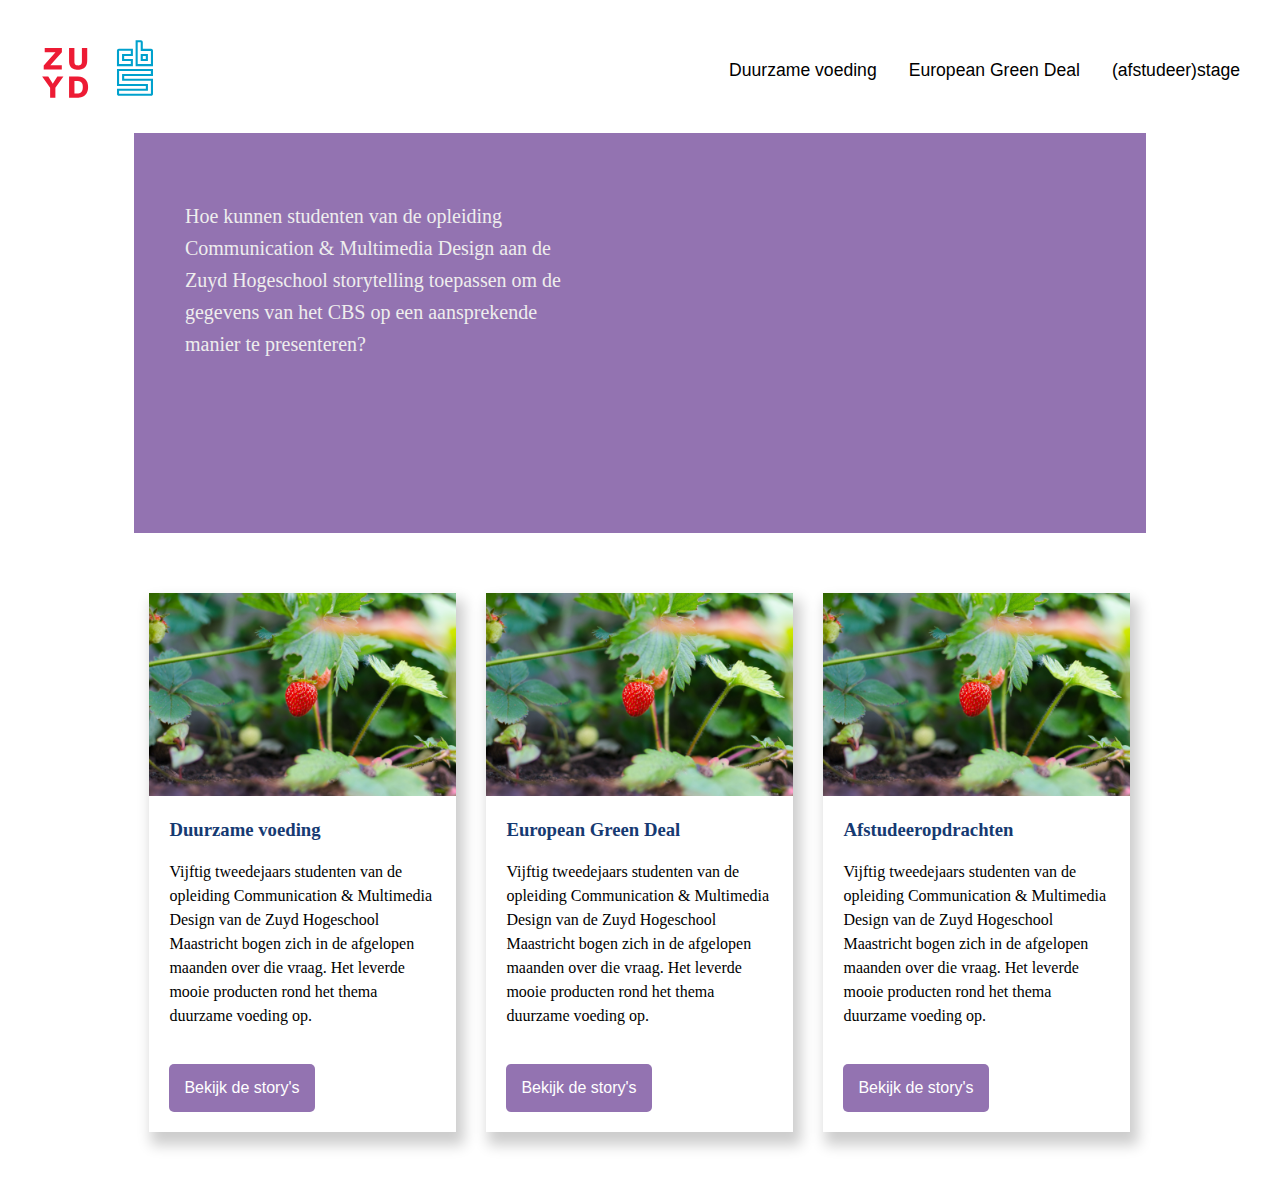
==== index.html @ 356c5016 "Add files via upload" ====
<!DOCTYPE html>
<html>
  <head>
    <meta charset="UTF-8" />
    <title>Multimedia stories</title>
    <link rel="stylesheet" href="css/style.css" />
  </head>
  <body>
    <header>
      <nav>
        <ul class="nav-list">
          <li class="nav-item">
            <a href="https://cmdmaastricht.nl/" target="_blank"
              ><img class="logo" src="assets/zuyd.svg" alt="logo zuyd" />
            </a>
            <a href="https://www.cbs.nl/" target="_blank"
              ><img class="logocbs" src="assets/cbs.svg" alt="logo cbs" />
            </a>
          </li>
          <li class="nav-item">
            <a href="voeding.html">Duurzame voeding</a>
          </li>
          <li class="nav-item">
            <a href="egd.html">European Green Deal</a>
          </li>
          <li class="nav-item">
            <a href="stage.html">(afstudeer)stage</a>
          </li>
        </ul>
      </nav>
    </header>

    <main>
      <div class="hero">
        <div class="textbox">
          <h2>
            Hoe kunnen studenten van de opleiding Communication & Multimedia
            Design aan de Zuyd Hogeschool storytelling toepassen om de gegevens
            van het CBS op een aansprekende manier te presenteren?
          </h2>
        </div>
      </div>

      <div class="flex-cont">
        <div class="flex-item">
          <img class="columnimage" src="assets/voeding.jpg" alt="strawberry" />
          <h3>Duurzame voeding</h3>
          <p>
            Vijftig tweedejaars studenten van de opleiding Communication &
            Multimedia Design van de Zuyd Hogeschool Maastricht bogen zich in de
            afgelopen maanden over die vraag. Het leverde mooie producten rond
            het thema duurzame voeding op.
          </p>
          <a class="button" href="voeding.html">Bekijk de story's</a>
        </div>

        <div class="flex-item">
          <img class="columnimage" src="assets/voeding.jpg" alt="strawberry" />
          <h3>European Green Deal</h3>
          <p>
            Vijftig tweedejaars studenten van de opleiding Communication &
            Multimedia Design van de Zuyd Hogeschool Maastricht bogen zich in de
            afgelopen maanden over die vraag. Het leverde mooie producten rond
            het thema duurzame voeding op.
          </p>
          <a class="button" href="egd.html">Bekijk de story's</a>
        </div>

        <div class="flex-item">
          <img class="columnimage" src="assets/voeding.jpg" alt="strawberry" />
          <h3>Afstudeeropdrachten</h3>
          <p>
            Vijftig tweedejaars studenten van de opleiding Communication &
            Multimedia Design van de Zuyd Hogeschool Maastricht bogen zich in de
            afgelopen maanden over die vraag. Het leverde mooie producten rond
            het thema duurzame voeding op.
          </p>
          <a class="button" href="stage.html">Bekijk de story's</a>
        </div>
      </div>
    </main>
  </body>
</html>
---- css/style.css ----
@font-face {
  font-family: AkkoW01-Regular;
  src: url("/assets/fonts/akko-regular.ttf") format("ttf");
}

@font-face {
  font-family: SohoW01-Medium;
  src: url("/assets/fonts/soho-medium.ttf") format("ttf");
}

/* menu begin */
.menu {
  width: 80%;
  max-width: 1200px;
  height: 100px;
  margin: 0 auto;
}

.logo {
  width: 50px;
  height: 50px;
}

.logocbs {
  width: 60px;
  height: 60px;
  margin-left: 10px;
}

.nav-list {
  max-width: 1200px;
  margin: 0 auto;
  background: white;
  padding: 30px 0;
  border-radius: var(--radius);
  display: flex;
  justify-content: flex-end;
  align-items: center;
}

a {
  font-family: AkkoW01-Regular, sans-serif;
  font-size: 1.1rem;
  text-decoration: none;
  color: black;
}
.nav-item {
  list-style: none;
  margin-right: 2rem;
}

.nav-item a:hover {
  color: #9373b1;
}

.nav-item:first-child {
  margin-right: auto;
}

.nav-item:last-child {
  margin-right: 0;
}

/* menu eind */

/* text */
h1 {
  color: #eeeded;
  font-family: SohoW01-Medium, serif;
  font-size: 2rem;
  font-style: normal;
  font-weight: 400;
  line-height: 2.6rem;
}

h2 {
  color: #eeeded;
  font-family: SohoW01-Medium, serif;
  font-size: 1.25rem;
  font-style: normal;
  font-weight: 400;
  line-height: 2rem;
}

h3 {
  font-family: SohoW01-Medium, serif;
  color: #163a72;
  padding: 0 0 0 20px;
}

p {
  font-family: AkkoW01-Regular, serif;
  font-size: 1rem;
  font-style: normal;
  font-weight: 400;
  line-height: 1.5rem;
  padding: 0 20px 0 20px;
}

/* text eind */

main {
  width: 80%;
  max-width: 1200px;
  margin: 0 auto;
  margin-bottom: 60px;
}

.hero {
  width: 100%;
  max-width: 1200px;
  height: 400px;
  background-color: #9373b1;
  margin: 0 auto;
}

.textbox {
  width: 390px;
  text-align: left;
  display: inline-block;
  margin-left: 5%;
  margin-top: 5%;
}

.flex-cont {
  display: flex;
  flex-direction: row; /* default */
  flex-wrap: wrap; /* flex items will wrap onto multiple lines, from top to bottom. */
  /* flex-flow: row wrap; */ /* shorthand for direction and wrap */
  justify-content: left;
}

.flex-item {
  min-width: 300px;
  width: calc(33.33% - 30px);
  margin: 60px 15px 0px 15px; /* margin 0px boven, 10px links en rechts, 20px onder */
  background-color: white;
  -webkit-box-shadow: 5px 10px 13px 3px rgba(0, 0, 0, 0.2);
  box-shadow: 5px 10px 13px 3px rgba(0, 0, 0, 0.2);
}

.columnimage {
  width: 100%;
}

.button {
  font-family: AkkoW01-Regular, sans-serif;
  font-size: 1rem;
  text-decoration: none;
  color: #163a72;
  padding: 15px;
  margin: 20px 0 20px 20px;
  border-radius: 5px;
  background-color: #9373b1;
  color: white;
  display: inline-block;
}
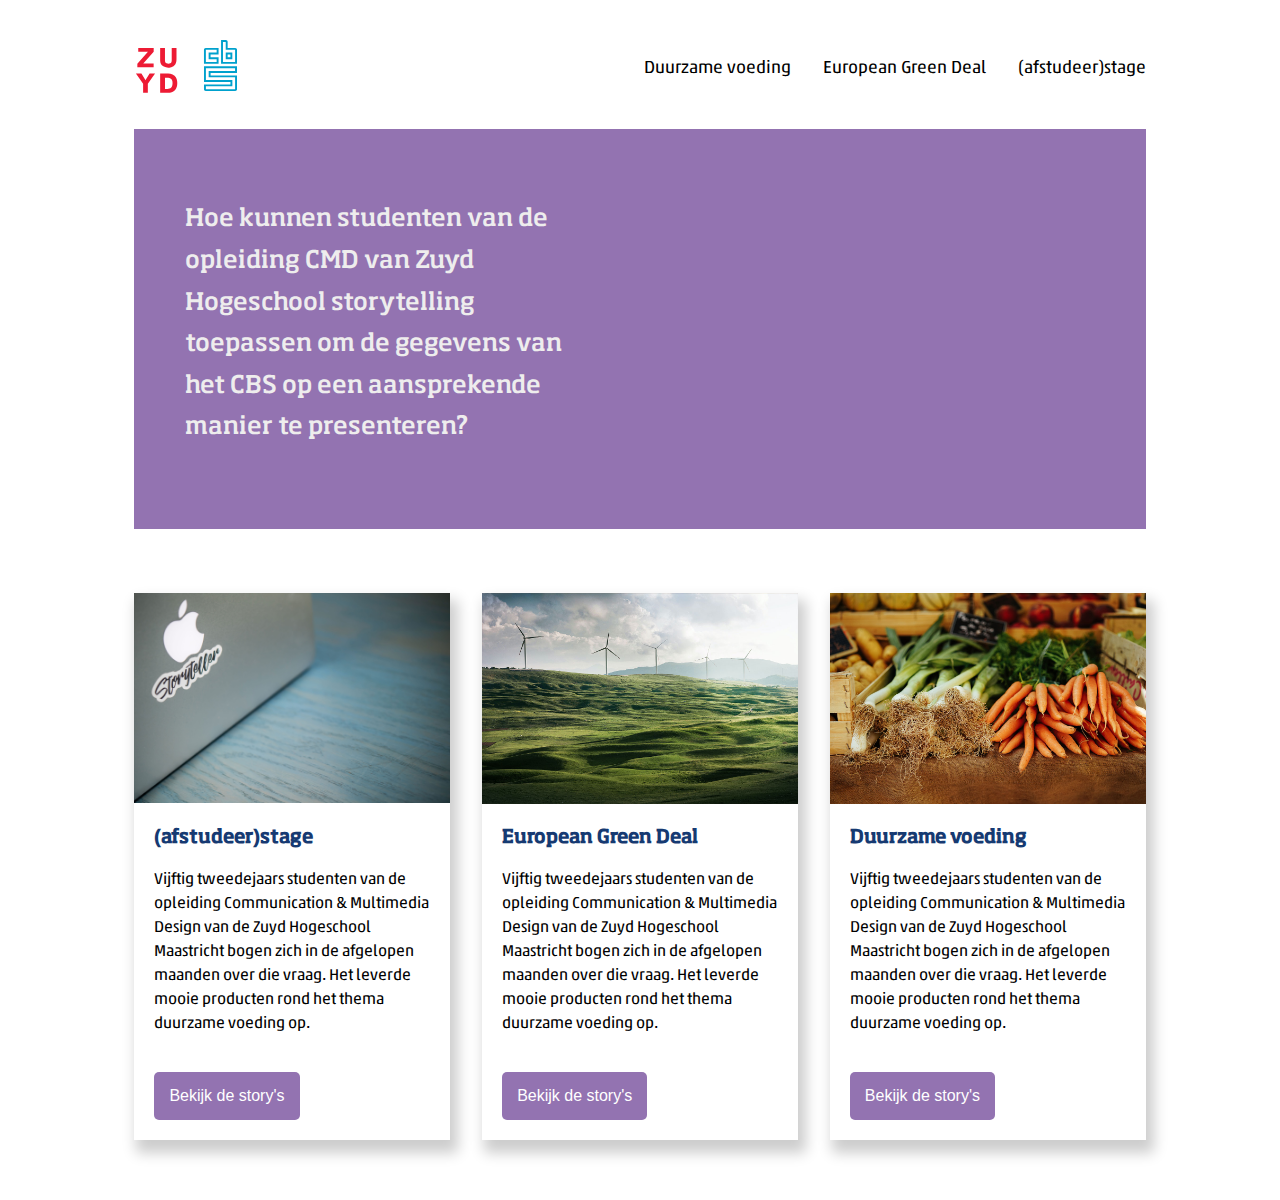
==== commit b0a66582: "Add files via upload" ====
--- a/index.html
+++ b/index.html
@@ -7,55 +7,57 @@
   </head>
   <body>
     <header>
-      <nav>
-        <ul class="nav-list">
-          <li class="nav-item">
-            <a href="https://cmdmaastricht.nl/" target="_blank"
-              ><img class="logo" src="assets/zuyd.svg" alt="logo zuyd" />
-            </a>
-            <a href="https://www.cbs.nl/" target="_blank"
-              ><img class="logocbs" src="assets/cbs.svg" alt="logo cbs" />
-            </a>
-          </li>
-          <li class="nav-item">
-            <a href="voeding.html">Duurzame voeding</a>
-          </li>
-          <li class="nav-item">
-            <a href="egd.html">European Green Deal</a>
-          </li>
-          <li class="nav-item">
-            <a href="stage.html">(afstudeer)stage</a>
-          </li>
-        </ul>
-      </nav>
+      <div class="menu">
+        <nav>
+          <ul class="nav-list">
+            <li class="nav-item">
+              <a href="https://cmdmaastricht.nl/" target="_blank"
+                ><img class="logo" src="assets/img/zuyd.svg" alt="logo zuyd" />
+              </a>
+              <a href="https://www.cbs.nl/" target="_blank"
+                ><img class="logocbs" src="assets/img/cbs.svg" alt="logo cbs" />
+              </a>
+            </li>
+            <li class="nav-item">
+              <a href="voeding.html">Duurzame voeding</a>
+            </li>
+            <li class="nav-item">
+              <a href="egd.html">European Green Deal</a>
+            </li>
+            <li class="nav-item">
+              <a href="stage.html">(afstudeer)stage</a>
+            </li>
+          </ul>
+        </nav>
+      </div>
     </header>
 
     <main>
-      <div class="hero">
+      <div class="heroHome">
         <div class="textbox">
           <h2>
-            Hoe kunnen studenten van de opleiding Communication & Multimedia
-            Design aan de Zuyd Hogeschool storytelling toepassen om de gegevens
-            van het CBS op een aansprekende manier te presenteren?
+            Hoe kunnen studenten van de opleiding CMD van Zuyd Hogeschool
+            storytelling toepassen om de gegevens van het CBS op een
+            aansprekende manier te presenteren?
           </h2>
         </div>
       </div>
 
-      <div class="flex-cont">
-        <div class="flex-item">
-          <img class="columnimage" src="assets/voeding.jpg" alt="strawberry" />
-          <h3>Duurzame voeding</h3>
+      <div class="container">
+        <div class="card">
+          <img class="columnimage" src="assets/img/stage.jpg" alt="farm food" />
+          <h3>(afstudeer)stage</h3>
           <p>
             Vijftig tweedejaars studenten van de opleiding Communication &
             Multimedia Design van de Zuyd Hogeschool Maastricht bogen zich in de
             afgelopen maanden over die vraag. Het leverde mooie producten rond
             het thema duurzame voeding op.
           </p>
-          <a class="button" href="voeding.html">Bekijk de story's</a>
+          <a class="button" href="stage.html">Bekijk de story's</a>
         </div>
 
-        <div class="flex-item">
-          <img class="columnimage" src="assets/voeding.jpg" alt="strawberry" />
+        <div class="card">
+          <img class="columnimage" src="assets/img/egd.jpg" alt="windmill" />
           <h3>European Green Deal</h3>
           <p>
             Vijftig tweedejaars studenten van de opleiding Communication &
@@ -66,16 +68,16 @@
           <a class="button" href="egd.html">Bekijk de story's</a>
         </div>
 
-        <div class="flex-item">
-          <img class="columnimage" src="assets/voeding.jpg" alt="strawberry" />
-          <h3>Afstudeeropdrachten</h3>
+        <div class="card">
+          <img class="columnimage" src="assets/img/eten.jpg" alt="farmfood" />
+          <h3>Duurzame voeding</h3>
           <p>
             Vijftig tweedejaars studenten van de opleiding Communication &
             Multimedia Design van de Zuyd Hogeschool Maastricht bogen zich in de
             afgelopen maanden over die vraag. Het leverde mooie producten rond
             het thema duurzame voeding op.
           </p>
-          <a class="button" href="stage.html">Bekijk de story's</a>
+          <a class="button" href="voeding.html">Bekijk de story's</a>
         </div>
       </div>
     </main>
--- a/css/style.css
+++ b/css/style.css
@@ -1,45 +1,43 @@
 @font-face {
-  font-family: AkkoW01-Regular;
-  src: url("/assets/fonts/akko-regular.ttf") format("ttf");
+  font-family: akko;
+  src: url(/assets/fonts/akko.otf);
 }
 
 @font-face {
-  font-family: SohoW01-Medium;
-  src: url("/assets/fonts/soho-medium.ttf") format("ttf");
+  font-family: soho;
+  src: url(/assets/fonts/soho.otf);
 }
 
 /* menu begin */
 .menu {
   width: 80%;
   max-width: 1200px;
-  height: 100px;
+
   margin: 0 auto;
 }
 
 .logo {
-  width: 50px;
-  height: 50px;
+  width: 45px;
+  height: 45px;
 }
 
 .logocbs {
-  width: 60px;
-  height: 60px;
+  width: 55px;
+  height: 55px;
   margin-left: 10px;
 }
 
 .nav-list {
-  max-width: 1200px;
   margin: 0 auto;
   background: white;
   padding: 30px 0;
-  border-radius: var(--radius);
   display: flex;
   justify-content: flex-end;
   align-items: center;
 }
 
 a {
-  font-family: AkkoW01-Regular, sans-serif;
+  font-family: akko;
   font-size: 1.1rem;
   text-decoration: none;
   color: black;
@@ -66,30 +64,28 @@
 /* text */
 h1 {
   color: #eeeded;
-  font-family: SohoW01-Medium, serif;
-  font-size: 2rem;
+  font-family: soho;
+  font-size: 4rem;
+  text-align: center;
+}
+
+h2 {
+  color: #eeeded;
+  font-family: soho;
+  font-size: 1.5rem;
   font-style: normal;
   font-weight: 400;
   line-height: 2.6rem;
 }
 
-h2 {
-  color: #eeeded;
-  font-family: SohoW01-Medium, serif;
-  font-size: 1.25rem;
-  font-style: normal;
-  font-weight: 400;
-  line-height: 2rem;
-}
-
 h3 {
-  font-family: SohoW01-Medium, serif;
+  font-family: soho;
   color: #163a72;
   padding: 0 0 0 20px;
 }
 
 p {
-  font-family: AkkoW01-Regular, serif;
+  font-family: akko;
   font-size: 1rem;
   font-style: normal;
   font-weight: 400;
@@ -106,34 +102,45 @@
   margin-bottom: 60px;
 }
 
-.hero {
+.container {
+  display: grid;
+  grid-gap: 2rem;
+  grid-template-columns: repeat(auto-fit, minmax(300px, 1fr));
+  grid-auto-rows: minmax(150px, 1fr);
+  grid-auto-flow: dense;
+}
+
+.heroHome {
   width: 100%;
   max-width: 1200px;
   height: 400px;
   background-color: #9373b1;
   margin: 0 auto;
+  margin-bottom: 2rem;
+}
+
+.heroVoeding {
+  width: 100%;
+  max-width: 1200px;
+  height: 400px;
+  background-image: url(/assets/img/eten.jpg);
+  background-color: #9373b1;
+  margin: 0 auto;
+  margin-bottom: 2rem;
+  display: grid;
+  align-items: center;
 }
 
 .textbox {
-  width: 390px;
+  width: 40%;
   text-align: left;
   display: inline-block;
   margin-left: 5%;
   margin-top: 5%;
 }
 
-.flex-cont {
-  display: flex;
-  flex-direction: row; /* default */
-  flex-wrap: wrap; /* flex items will wrap onto multiple lines, from top to bottom. */
-  /* flex-flow: row wrap; */ /* shorthand for direction and wrap */
-  justify-content: left;
-}
-
-.flex-item {
-  min-width: 300px;
-  width: calc(33.33% - 30px);
-  margin: 60px 15px 0px 15px; /* margin 0px boven, 10px links en rechts, 20px onder */
+.card {
+  margin-top: 2rem;
   background-color: white;
   -webkit-box-shadow: 5px 10px 13px 3px rgba(0, 0, 0, 0.2);
   box-shadow: 5px 10px 13px 3px rgba(0, 0, 0, 0.2);
@@ -141,6 +148,7 @@
 
 .columnimage {
   width: 100%;
+  overflow: hidden;
 }
 
 .button {
